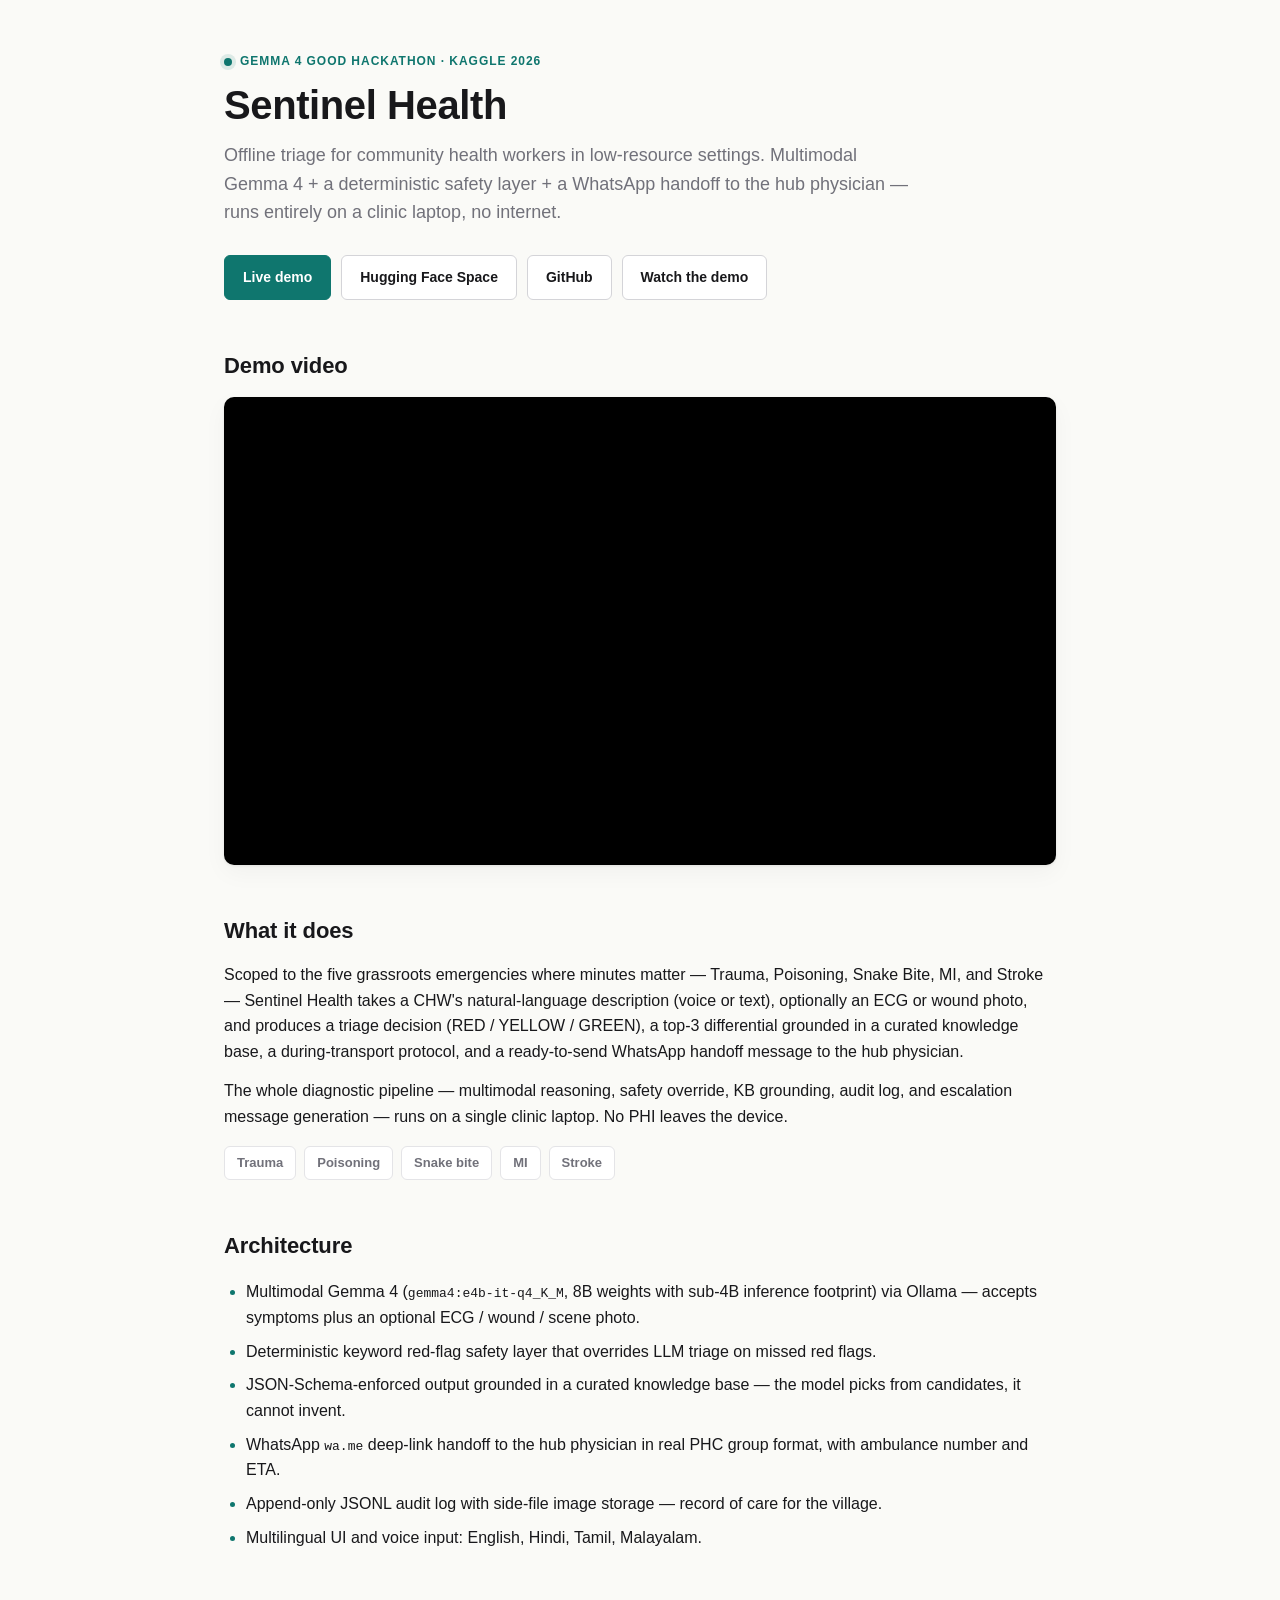
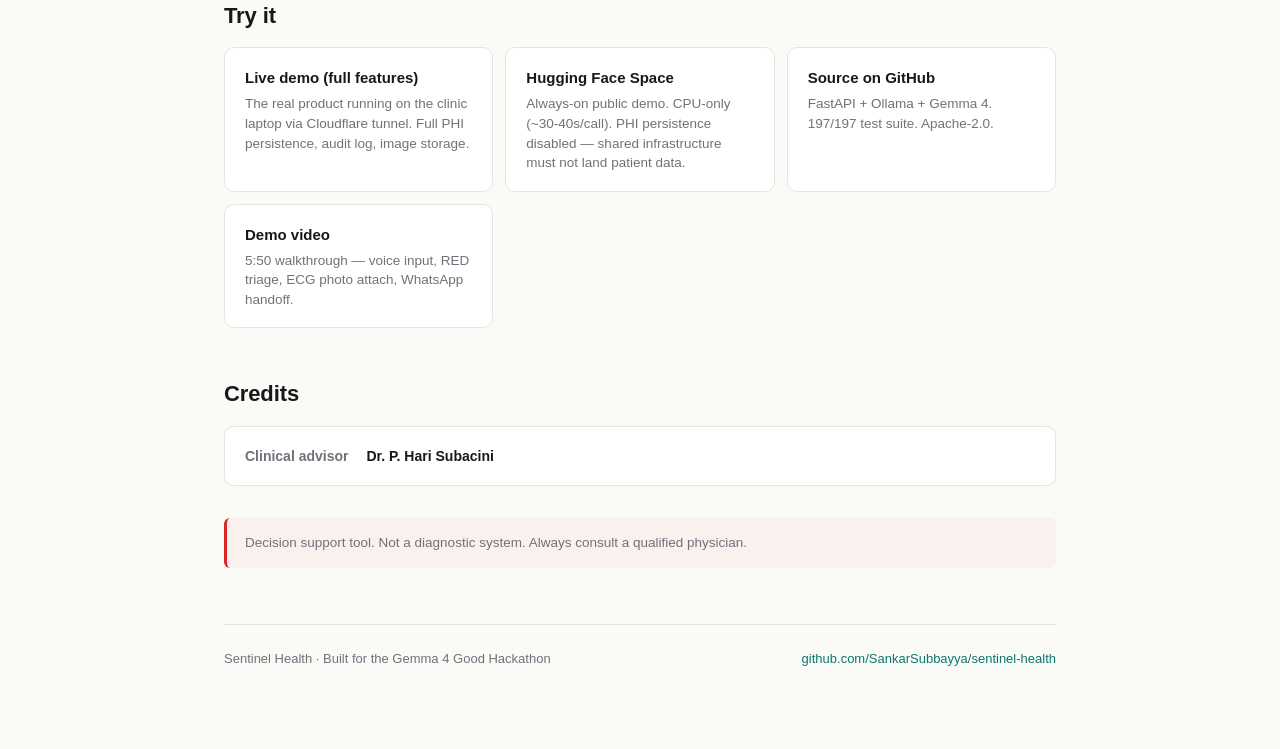
==== docs/index.html @ 5cd3fd8e "homepage: project landing page for sentinel.accurateai.org Single self-contained docs/index.html — h" ====
<!DOCTYPE html>
<html lang="en">
<head>
  <meta charset="UTF-8" />
  <meta name="viewport" content="width=device-width, initial-scale=1" />
  <title>Sentinel Health — Offline Gemma 4 Triage for Community Health Workers</title>
  <meta name="description" content="Offline-first AI triage for community health workers in low-resource settings. Multimodal Gemma 4 + a deterministic safety layer + WhatsApp handoff to the hub physician. Runs entirely on a clinic laptop, no internet." />

  <meta property="og:title" content="Sentinel Health — Offline Gemma 4 Triage for Community Health Workers" />
  <meta property="og:description" content="Multimodal Gemma 4 + a deterministic safety layer + WhatsApp handoff to the hub physician. Runs entirely on a clinic laptop, no internet." />
  <meta property="og:type" content="website" />
  <meta property="og:url" content="https://sentinel.accurateai.org/" />
  <meta property="og:image" content="https://img.youtube.com/vi/vQ-ansEd8dY/maxresdefault.jpg" />
  <meta name="twitter:card" content="summary_large_image" />

  <style>
    :root {
      --bg: #fafaf7;
      --surface: #ffffff;
      --text: #18181b;
      --text-muted: #71717a;
      --border: #e4e4e7;
      --border-strong: #d4d4d8;
      --accent: #0f766e;
      --accent-hover: #115e59;
      --red: #dc2626;
      --yellow: #ca8a04;
      --green: #16a34a;
      --radius: 10px;
      --radius-sm: 6px;
    }

    * { box-sizing: border-box; }
    html, body { margin: 0; padding: 0; }
    body {
      font-family: -apple-system, BlinkMacSystemFont, 'Segoe UI', Roboto, 'Helvetica Neue', Arial, sans-serif;
      background: var(--bg);
      color: var(--text);
      line-height: 1.6;
      -webkit-font-smoothing: antialiased;
    }
    a { color: var(--accent); text-decoration: none; }
    a:hover { color: var(--accent-hover); text-decoration: underline; }

    .wrap {
      max-width: 880px;
      margin: 0 auto;
      padding: 48px 24px 80px;
    }

    header.hero {
      text-align: left;
      margin-bottom: 40px;
    }
    .eyebrow {
      display: inline-flex;
      align-items: center;
      gap: 8px;
      font-size: 12px;
      font-weight: 700;
      color: var(--accent);
      text-transform: uppercase;
      letter-spacing: 0.08em;
      margin-bottom: 12px;
    }
    .eyebrow::before {
      content: '';
      width: 8px;
      height: 8px;
      border-radius: 50%;
      background: var(--accent);
      box-shadow: 0 0 0 4px rgba(15, 118, 110, 0.12);
    }
    h1 {
      font-size: 40px;
      line-height: 1.08;
      font-weight: 750;
      letter-spacing: -0.01em;
      margin: 0 0 14px;
    }
    .lede {
      font-size: 18px;
      color: var(--text-muted);
      max-width: 700px;
      margin: 0 0 28px;
    }

    .cta-row {
      display: flex;
      flex-wrap: wrap;
      gap: 10px;
      margin-bottom: 8px;
    }
    .btn {
      display: inline-flex;
      align-items: center;
      gap: 8px;
      padding: 10px 18px;
      border-radius: var(--radius-sm);
      font-weight: 600;
      font-size: 14px;
      border: 1px solid var(--border-strong);
      background: var(--surface);
      color: var(--text);
      transition: all 0.15s;
    }
    .btn:hover { border-color: var(--accent); color: var(--accent); text-decoration: none; }
    .btn-primary {
      background: var(--accent);
      color: #fff;
      border-color: var(--accent);
    }
    .btn-primary:hover { background: var(--accent-hover); color: #fff; border-color: var(--accent-hover); }

    section { margin-top: 48px; }
    h2 {
      font-size: 22px;
      font-weight: 700;
      letter-spacing: -0.005em;
      margin: 0 0 14px;
    }
    p { margin: 0 0 14px; }

    .video-wrap {
      position: relative;
      width: 100%;
      padding-top: 56.25%;
      border-radius: var(--radius);
      overflow: hidden;
      background: #000;
      box-shadow: 0 1px 3px rgba(0, 0, 0, 0.08), 0 8px 24px rgba(0, 0, 0, 0.04);
    }
    .video-wrap iframe {
      position: absolute;
      inset: 0;
      width: 100%;
      height: 100%;
      border: 0;
    }

    .scope-strip {
      display: flex;
      flex-wrap: wrap;
      gap: 8px;
      margin: 16px 0 0;
    }
    .scope-chip {
      display: inline-flex;
      align-items: center;
      padding: 6px 12px;
      background: var(--surface);
      border: 1px solid var(--border);
      border-radius: var(--radius-sm);
      color: var(--text-muted);
      font-size: 13px;
      font-weight: 650;
    }

    .arch-list {
      padding-left: 22px;
      color: var(--text);
    }
    .arch-list li { margin-bottom: 8px; }
    .arch-list li::marker { color: var(--accent); }

    .link-grid {
      display: grid;
      grid-template-columns: repeat(auto-fit, minmax(260px, 1fr));
      gap: 12px;
      margin-top: 12px;
    }
    .link-card {
      background: var(--surface);
      border: 1px solid var(--border);
      border-radius: var(--radius);
      padding: 18px 20px;
      transition: border-color 0.15s, box-shadow 0.15s, transform 0.12s;
      color: var(--text);
      display: block;
    }
    .link-card:hover {
      border-color: var(--accent);
      box-shadow: 0 6px 18px rgba(15, 118, 110, 0.08);
      transform: translateY(-1px);
      text-decoration: none;
    }
    .link-card-title {
      font-weight: 700;
      font-size: 15px;
      margin-bottom: 4px;
      color: var(--text);
    }
    .link-card-desc {
      font-size: 13.5px;
      color: var(--text-muted);
      line-height: 1.45;
    }

    .credit-row {
      display: flex;
      flex-wrap: wrap;
      align-items: baseline;
      gap: 8px 18px;
      padding: 18px 20px;
      background: var(--surface);
      border: 1px solid var(--border);
      border-radius: var(--radius);
      font-size: 14px;
    }
    .credit-label { color: var(--text-muted); font-weight: 600; }
    .credit-value { color: var(--text); font-weight: 600; }

    .disclaimer {
      margin-top: 32px;
      padding: 14px 18px;
      background: rgba(220, 38, 38, 0.04);
      border-left: 3px solid var(--red);
      border-radius: var(--radius-sm);
      color: var(--text-muted);
      font-size: 13.5px;
    }

    footer {
      margin-top: 56px;
      padding-top: 24px;
      border-top: 1px solid var(--border);
      color: var(--text-muted);
      font-size: 13px;
      display: flex;
      flex-wrap: wrap;
      justify-content: space-between;
      gap: 8px;
    }

    @media (max-width: 560px) {
      h1 { font-size: 32px; }
      .lede { font-size: 16px; }
      .wrap { padding: 32px 18px 60px; }
    }
  </style>
</head>
<body>
  <div class="wrap">
    <header class="hero">
      <div class="eyebrow">Gemma 4 Good Hackathon · Kaggle 2026</div>
      <h1>Sentinel Health</h1>
      <p class="lede">
        Offline triage for community health workers in low-resource settings.
        Multimodal Gemma 4 + a deterministic safety layer + a WhatsApp handoff
        to the hub physician — runs entirely on a clinic laptop, no internet.
      </p>
      <div class="cta-row">
        <a class="btn btn-primary" href="https://triage.accurateai.org/demo">Live demo</a>
        <a class="btn" href="https://huggingface.co/spaces/sankara68/sentinel-health">Hugging Face Space</a>
        <a class="btn" href="https://github.com/SankarSubbayya/sentinel-health">GitHub</a>
        <a class="btn" href="https://youtu.be/vQ-ansEd8dY">Watch the demo</a>
      </div>
    </header>

    <section>
      <h2>Demo video</h2>
      <div class="video-wrap">
        <iframe
          src="https://www.youtube.com/embed/vQ-ansEd8dY"
          title="Sentinel Health — Offline Gemma 4 Medical Triage Demo"
          allow="accelerometer; autoplay; clipboard-write; encrypted-media; gyroscope; picture-in-picture; web-share"
          allowfullscreen
          referrerpolicy="strict-origin-when-cross-origin">
        </iframe>
      </div>
    </section>

    <section>
      <h2>What it does</h2>
      <p>
        Scoped to the five grassroots emergencies where minutes matter — Trauma,
        Poisoning, Snake Bite, MI, and Stroke — Sentinel Health takes a CHW's
        natural-language description (voice or text), optionally an ECG or wound
        photo, and produces a triage decision (RED / YELLOW / GREEN), a top-3
        differential grounded in a curated knowledge base, a during-transport
        protocol, and a ready-to-send WhatsApp handoff message to the hub
        physician.
      </p>
      <p>
        The whole diagnostic pipeline — multimodal reasoning, safety override,
        KB grounding, audit log, and escalation message generation — runs on a
        single clinic laptop. No PHI leaves the device.
      </p>
      <div class="scope-strip">
        <span class="scope-chip">Trauma</span>
        <span class="scope-chip">Poisoning</span>
        <span class="scope-chip">Snake bite</span>
        <span class="scope-chip">MI</span>
        <span class="scope-chip">Stroke</span>
      </div>
    </section>

    <section>
      <h2>Architecture</h2>
      <ul class="arch-list">
        <li>
          Multimodal Gemma 4 (<code>gemma4:e4b-it-q4_K_M</code>, 8B weights with
          sub-4B inference footprint) via Ollama — accepts symptoms plus an
          optional ECG / wound / scene photo.
        </li>
        <li>
          Deterministic keyword red-flag safety layer that overrides LLM triage
          on missed red flags.
        </li>
        <li>
          JSON-Schema-enforced output grounded in a curated knowledge base —
          the model picks from candidates, it cannot invent.
        </li>
        <li>
          WhatsApp <code>wa.me</code> deep-link handoff to the hub physician in
          real PHC group format, with ambulance number and ETA.
        </li>
        <li>
          Append-only JSONL audit log with side-file image storage — record of
          care for the village.
        </li>
        <li>
          Multilingual UI and voice input: English, Hindi, Tamil, Malayalam.
        </li>
      </ul>
    </section>

    <section>
      <h2>Try it</h2>
      <div class="link-grid">
        <a class="link-card" href="https://triage.accurateai.org/demo">
          <div class="link-card-title">Live demo (full features)</div>
          <div class="link-card-desc">
            The real product running on the clinic laptop via Cloudflare tunnel.
            Full PHI persistence, audit log, image storage.
          </div>
        </a>
        <a class="link-card" href="https://huggingface.co/spaces/sankara68/sentinel-health">
          <div class="link-card-title">Hugging Face Space</div>
          <div class="link-card-desc">
            Always-on public demo. CPU-only (~30-40s/call). PHI persistence
            disabled — shared infrastructure must not land patient data.
          </div>
        </a>
        <a class="link-card" href="https://github.com/SankarSubbayya/sentinel-health">
          <div class="link-card-title">Source on GitHub</div>
          <div class="link-card-desc">
            FastAPI + Ollama + Gemma 4. 197/197 test suite. Apache-2.0.
          </div>
        </a>
        <a class="link-card" href="https://youtu.be/vQ-ansEd8dY">
          <div class="link-card-title">Demo video</div>
          <div class="link-card-desc">
            5:50 walkthrough — voice input, RED triage, ECG photo attach,
            WhatsApp handoff.
          </div>
        </a>
      </div>
    </section>

    <section>
      <h2>Credits</h2>
      <div class="credit-row">
        <span class="credit-label">Clinical advisor</span>
        <span class="credit-value">Dr. P. Hari Subacini</span>
      </div>
      <div class="disclaimer">
        Decision support tool. Not a diagnostic system. Always consult a
        qualified physician.
      </div>
    </section>

    <footer>
      <span>Sentinel Health · Built for the Gemma 4 Good Hackathon</span>
      <span><a href="https://github.com/SankarSubbayya/sentinel-health">github.com/SankarSubbayya/sentinel-health</a></span>
    </footer>
  </div>
</body>
</html>
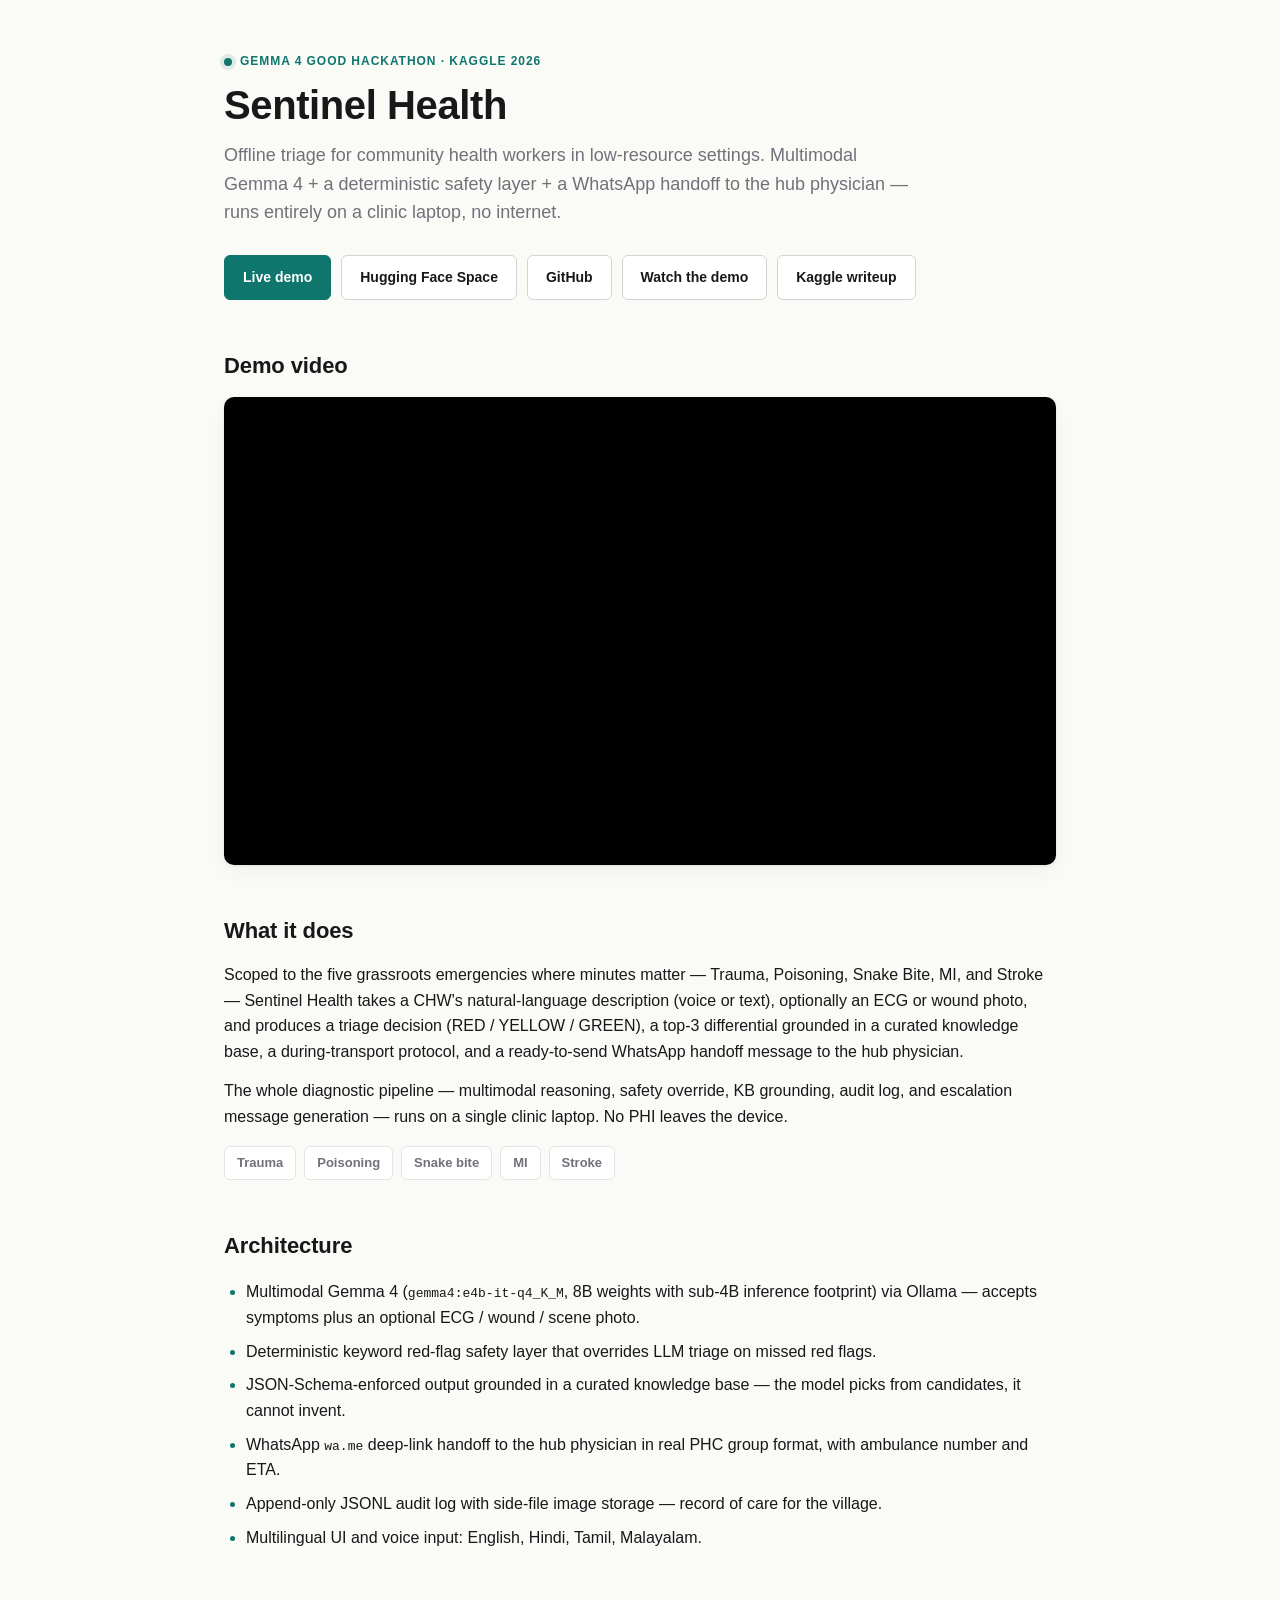
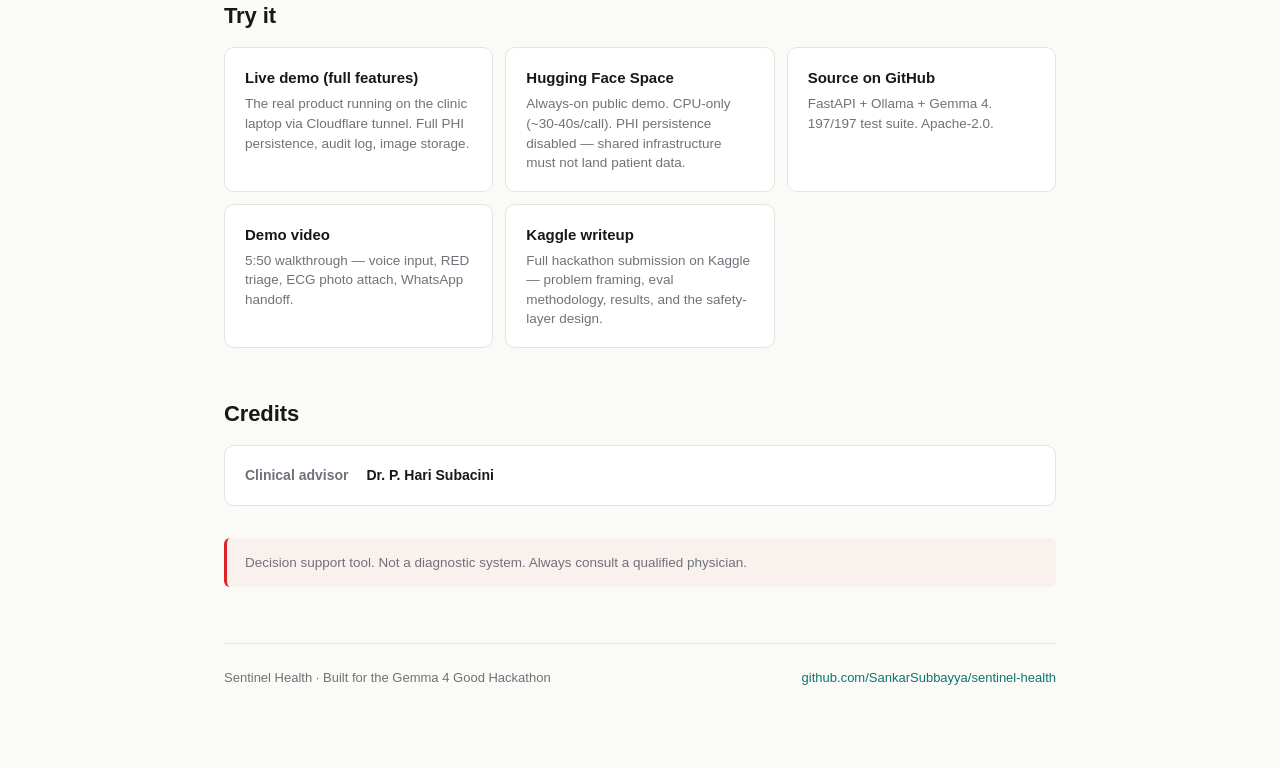
==== commit ffcfe0f2: "homepage: add Kaggle writeup link Adds the Gemma 4 Good Hackathon Kaggle writeup to both the hero CT" ====
--- a/docs/index.html
+++ b/docs/index.html
@@ -254,6 +254,7 @@
         <a class="btn" href="https://huggingface.co/spaces/sankara68/sentinel-health">Hugging Face Space</a>
         <a class="btn" href="https://github.com/SankarSubbayya/sentinel-health">GitHub</a>
         <a class="btn" href="https://youtu.be/vQ-ansEd8dY">Watch the demo</a>
+        <a class="btn" href="https://www.kaggle.com/competitions/gemma-4-good-hackathon/writeups/new-writeup-1778811422964">Kaggle writeup</a>
       </div>
     </header>
 
@@ -355,6 +356,13 @@
             WhatsApp handoff.
           </div>
         </a>
+        <a class="link-card" href="https://www.kaggle.com/competitions/gemma-4-good-hackathon/writeups/new-writeup-1778811422964">
+          <div class="link-card-title">Kaggle writeup</div>
+          <div class="link-card-desc">
+            Full hackathon submission on Kaggle — problem framing, eval
+            methodology, results, and the safety-layer design.
+          </div>
+        </a>
       </div>
     </section>
 
